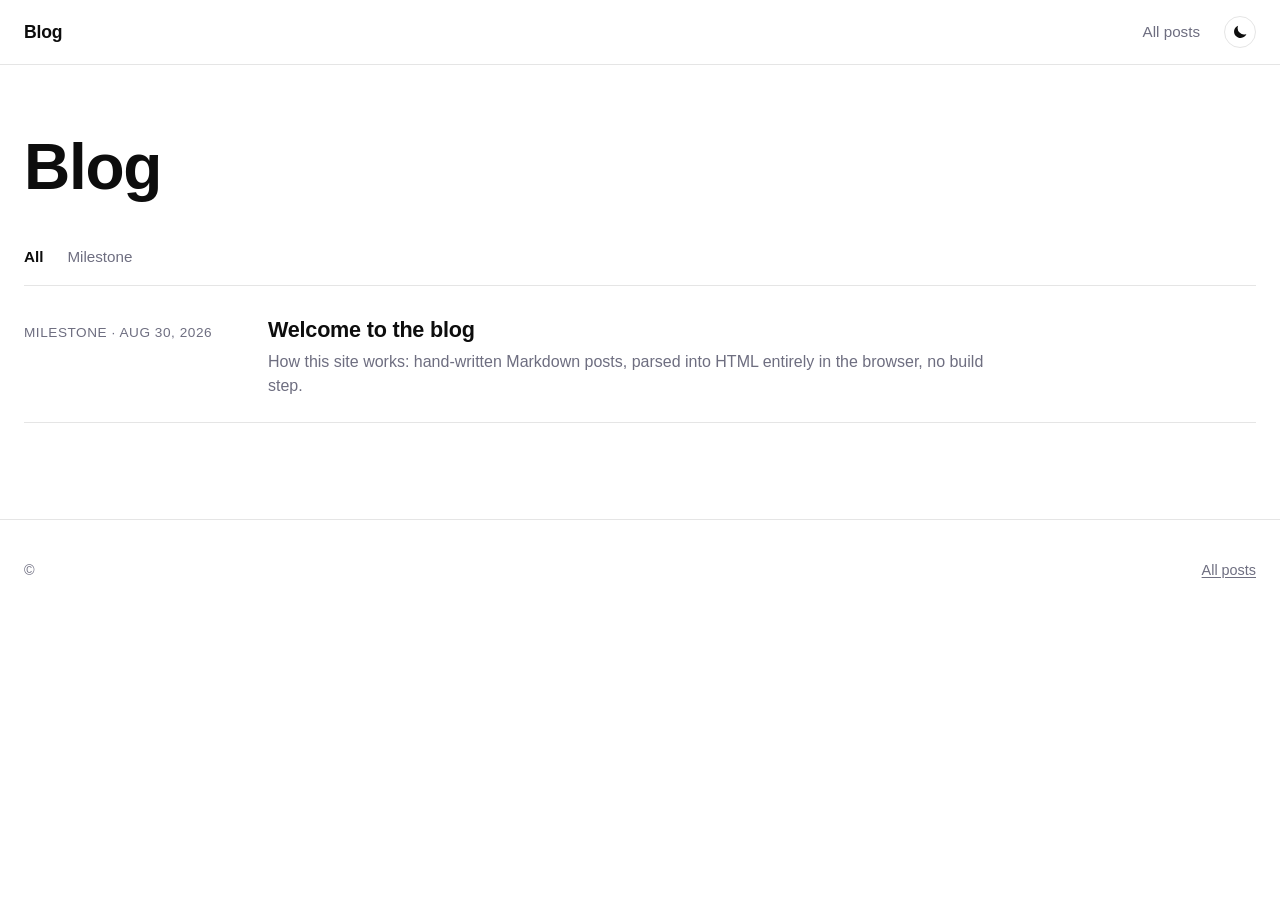
==== index.html @ 050c61ed "Explain the file:// fetch() limitation instead of failing silently Opening a page straight from disk" ====
<!doctype html>
<html lang="en">
<head>
  <meta charset="UTF-8">
  <meta name="viewport" content="width=device-width, initial-scale=1">
  <script src="js/theme-init.js"></script>
  <title>Blog</title>
  <meta name="description" content="Notes and writing, published as hand-written Markdown.">
  <link rel="canonical" href="https://apbeers.github.io/blog/">

  <meta property="og:type" content="website">
  <meta property="og:title" content="Blog">
  <meta property="og:description" content="Notes and writing, published as hand-written Markdown.">
  <meta property="og:url" content="https://apbeers.github.io/blog/">
  <meta name="twitter:card" content="summary">

  <link rel="stylesheet" href="css/variables.css">
  <link rel="stylesheet" href="css/reset.css">
  <link rel="stylesheet" href="css/typography.css">
  <link rel="stylesheet" href="css/layout.css">
  <link rel="stylesheet" href="css/components.css">
</head>
<body data-root="">
  <div data-include="header"></div>

  <main class="container">
    <section class="page-hero">
      <h1 class="page-title">Blog</h1>
    </section>

    <div id="filter-tabs" class="filter-tabs" role="tablist" aria-label="Filter posts by category"></div>
    <div id="post-list" class="post-list"></div>
  </main>

  <div data-include="footer"></div>

  <script src="js/dev-server-notice.js"></script>
  <script src="js/include-partials.js"></script>
  <script src="js/theme-toggle.js"></script>
  <script src="js/posts-index.js"></script>
</body>
</html>
---- css/variables.css ----
/* Design tokens shared by every page. Change values here, not in component files. */
:root {
  color-scheme: light dark;

  /* Color */
  --color-bg: #ffffff;
  --color-text: #0d0d0d;
  --color-text-muted: #6e6e80;
  --color-border: #e5e5e5;
  --color-border-strong: #d4d4d4;
  --color-accent: #0d0d0d;
  --color-pill-bg: #f2f2f2;
  --color-pill-text: #4b4b55;
  --color-pill-bg-active: #0d0d0d;
  --color-pill-text-active: #ffffff;
  --color-link: #0d0d0d;
  --color-code-bg: #f5f5f7;
  --color-quote-border: #d4d4d4;

  /* Type */
  --font-sans: -apple-system, BlinkMacSystemFont, "Segoe UI", Roboto, Helvetica, Arial,
    sans-serif, "Apple Color Emoji", "Segoe UI Emoji";
  --font-mono: ui-monospace, SFMono-Regular, "SF Mono", Menlo, Consolas, monospace;

  /* Layout */
  --page-max-width: 1400px;
  --prose-max-width: 720px;
  --gutter: 24px;

  /* Spacing scale */
  --space-1: 4px;
  --space-2: 8px;
  --space-3: 16px;
  --space-4: 24px;
  --space-5: 40px;
  --space-6: 64px;
  --space-7: 96px;

  /* Breakpoints (referenced in comments; media queries hardcode px per CSS spec limitations) */
  --bp-tablet: 640px;
  --bp-desktop: 1024px;
  --bp-ultrawide: 1600px;
}

/*
 * Dark mode. Two ways a page ends up dark:
 *  1. No explicit user choice yet, and the OS/browser prefers dark
 *     (prefers-color-scheme) -- handled by the media query below.
 *  2. An explicit choice was made via the header toggle, stored in a
 *     "theme" cookie, and applied as data-theme on <html> by
 *     js/theme-init.js before first paint.
 * data-theme="light"/"dark" always wins over the system preference.
 */
@media (prefers-color-scheme: dark) {
  :root:not([data-theme="light"]) {
    color-scheme: dark;
    --color-bg: #0d0d0e;
    --color-text: #f2f2f3;
    --color-text-muted: #9a9aa5;
    --color-border: #2a2a2e;
    --color-border-strong: #3a3a3f;
    --color-accent: #f2f2f3;
    --color-pill-bg: #232326;
    --color-pill-text: #c6c6d0;
    --color-pill-bg-active: #f2f2f3;
    --color-pill-text-active: #0d0d0e;
    --color-link: #f2f2f3;
    --color-code-bg: #1c1c1f;
    --color-quote-border: #3a3a3f;
  }
}

:root[data-theme="light"] {
  color-scheme: light;
}

:root[data-theme="dark"] {
  color-scheme: dark;
  --color-bg: #0d0d0e;
  --color-text: #f2f2f3;
  --color-text-muted: #9a9aa5;
  --color-border: #2a2a2e;
  --color-border-strong: #3a3a3f;
  --color-accent: #f2f2f3;
  --color-pill-bg: #232326;
  --color-pill-text: #c6c6d0;
  --color-pill-bg-active: #f2f2f3;
  --color-pill-text-active: #0d0d0e;
  --color-link: #f2f2f3;
  --color-code-bg: #1c1c1f;
  --color-quote-border: #3a3a3f;
}
---- css/typography.css ----
/* Base typography, plus rules for markdown-rendered article prose (.prose). */
body {
  font-family: var(--font-sans);
  color: var(--color-text);
  background: var(--color-bg);
  font-size: 17px;
  line-height: 1.5;
  -webkit-font-smoothing: antialiased;
  transition: background-color 0.15s ease, color 0.15s ease;
}

@media (prefers-reduced-motion: reduce) {
  body {
    transition: none;
  }
}

h1,
h2,
h3,
h4 {
  font-weight: 600;
  letter-spacing: -0.01em;
  line-height: 1.2;
}

.page-title {
  font-size: clamp(2.5rem, 5vw, 4rem);
  font-weight: 600;
  letter-spacing: -0.02em;
}

/* Prose — the rendered body of a post */
.prose {
  font-size: 1.05rem;
  line-height: 1.75;
  color: var(--color-text);
}

.prose > * + * {
  margin-top: var(--space-4);
}

.prose h2 {
  font-size: 1.6rem;
  margin-top: var(--space-6);
}

.prose h3 {
  font-size: 1.3rem;
  margin-top: var(--space-5);
}

.prose h2 + *,
.prose h3 + * {
  margin-top: var(--space-3);
}

.prose p {
  color: var(--color-text);
}

.prose a {
  text-decoration: underline;
  text-underline-offset: 2px;
}

.prose a:hover {
  color: var(--color-text-muted);
}

.prose strong {
  font-weight: 600;
}

.prose em {
  font-style: italic;
}

.prose ul,
.prose ol {
  padding-left: 1.4em;
}

.prose ul {
  list-style: disc;
}

.prose ol {
  list-style: decimal;
}

.prose li + li {
  margin-top: var(--space-2);
}

.prose blockquote {
  border-left: 3px solid var(--color-quote-border);
  padding-left: var(--space-4);
  color: var(--color-text-muted);
  font-style: italic;
}

.prose code {
  font-family: var(--font-mono);
  background: var(--color-code-bg);
  padding: 0.15em 0.4em;
  border-radius: 4px;
  font-size: 0.9em;
}

.prose pre {
  background: var(--color-code-bg);
  padding: var(--space-4);
  border-radius: 8px;
  overflow-x: auto;
}

.prose pre code {
  background: none;
  padding: 0;
  font-size: 0.9em;
}

.prose hr {
  border: none;
  border-top: 1px solid var(--color-border);
}

.prose img {
  border-radius: 8px;
}

.prose figcaption {
  font-size: 0.85rem;
  color: var(--color-text-muted);
  margin-top: var(--space-2);
}
---- css/layout.css ----
/* Page shell: header, footer, containers, responsive grid rules. */

.container {
  width: 100%;
  max-width: var(--page-max-width);
  margin-inline: auto;
  padding-inline: var(--gutter);
}

/* Site header */
.site-header {
  border-bottom: 1px solid var(--color-border);
}

.site-header__inner {
  max-width: var(--page-max-width);
  margin-inline: auto;
  padding: var(--space-3) var(--gutter);
  display: flex;
  align-items: center;
  justify-content: space-between;
  gap: var(--space-4);
}

.site-header__brand {
  font-weight: 600;
  font-size: 1.1rem;
  letter-spacing: -0.01em;
}

.site-header__right {
  display: flex;
  align-items: center;
  gap: var(--space-4);
}

.site-header__nav {
  display: flex;
  gap: var(--space-4);
}

.site-header__nav a {
  font-size: 0.95rem;
  color: var(--color-text-muted);
}

.site-header__nav a:hover {
  color: var(--color-text);
}

/* Site footer */
.site-footer {
  border-top: 1px solid var(--color-border);
  margin-top: var(--space-7);
}

.site-footer__inner {
  max-width: var(--page-max-width);
  margin-inline: auto;
  padding: var(--space-5) var(--gutter);
  display: flex;
  flex-wrap: wrap;
  gap: var(--space-3);
  justify-content: space-between;
  color: var(--color-text-muted);
  font-size: 0.9rem;
}

.site-footer a {
  color: var(--color-text-muted);
  text-decoration: underline;
  text-underline-offset: 2px;
}

/* Page hero (index + post header area) */
.page-hero {
  padding-top: var(--space-6);
  padding-bottom: var(--space-5);
}

/* Two-column article layout: TOC sidebar + prose */
.article-layout {
  display: grid;
  grid-template-columns: 1fr;
  gap: var(--space-5);
  padding-top: var(--space-5);
  padding-bottom: var(--space-7);
}

.article-toc {
  display: none;
}

.article-main {
  max-width: var(--prose-max-width);
  width: 100%;
  margin-inline: auto;
}

@media (min-width: 1024px) {
  .article-layout {
    grid-template-columns: 260px minmax(0, 1fr);
    align-items: start;
  }

  .article-toc {
    display: block;
    position: sticky;
    top: var(--space-5);
  }

  .article-main {
    margin-inline: 0;
  }
}

/* Ultrawide: keep prose from stretching, but let the TOC column breathe */
@media (min-width: 1600px) {
  .article-layout {
    grid-template-columns: 1fr minmax(0, var(--prose-max-width)) 1fr;
  }

  .article-toc {
    justify-self: end;
    width: 260px;
  }

  .article-main {
    grid-column: 2;
  }
}

@media (max-width: 639px) {
  .page-hero {
    padding-top: var(--space-5);
  }
}
---- css/components.css ----
/* Reusable UI pieces: filter tabs, post list rows, pills, byline, TOC. */

/* Category filter tabs (homepage) */
.filter-tabs {
  display: flex;
  flex-wrap: wrap;
  gap: var(--space-4);
  border-bottom: 1px solid var(--color-border);
  padding-bottom: var(--space-3);
  margin-bottom: var(--space-2);
}

.filter-tabs button {
  background: none;
  border: none;
  padding: 0;
  font-size: 0.95rem;
  color: var(--color-text-muted);
  cursor: pointer;
}

.filter-tabs button.is-active {
  color: var(--color-text);
  font-weight: 600;
}

.filter-tabs button:hover {
  color: var(--color-text);
}

/* Post list (homepage) */
.post-list {
  display: block;
}

.post-row {
  display: grid;
  grid-template-columns: 1fr;
  gap: var(--space-1);
  padding: var(--space-4) 0;
  border-bottom: 1px solid var(--color-border);
}

.post-row:first-child {
  padding-top: var(--space-3);
}

.post-row a {
  display: block;
}

.post-row__meta {
  color: var(--color-text-muted);
  font-size: 0.85rem;
  text-transform: uppercase;
  letter-spacing: 0.04em;
}

.post-row__title {
  font-size: 1.35rem;
  font-weight: 600;
  letter-spacing: -0.01em;
  margin-top: var(--space-1);
}

.post-row__summary {
  color: var(--color-text-muted);
  font-size: 1rem;
  margin-top: var(--space-1);
  max-width: 720px;
}

.post-row__empty {
  color: var(--color-text-muted);
  padding: var(--space-5) 0;
}

@media (min-width: 1024px) {
  .post-row {
    grid-template-columns: 220px minmax(0, 1fr);
    gap: var(--space-4);
    align-items: baseline;
  }

  .post-row__meta {
    padding-top: 0.3em;
  }
}

/* file:// dev-mode warning banner, see js/dev-server-notice.js */
.dev-notice {
  background: #fff3cd;
  color: #664d03;
  font-size: 0.85rem;
  line-height: 1.5;
  text-align: center;
  padding: var(--space-2) var(--space-4);
  border-bottom: 1px solid #ffe69c;
}

.dev-notice code {
  font-family: var(--font-mono);
  background: rgba(0, 0, 0, 0.08);
  padding: 0.1em 0.4em;
  border-radius: 4px;
  font-size: 0.9em;
}

/* Dark mode toggle button (in the header) */
.theme-toggle {
  display: inline-flex;
  align-items: center;
  justify-content: center;
  width: 32px;
  height: 32px;
  border: 1px solid var(--color-border);
  border-radius: 999px;
  background: none;
  color: var(--color-text);
  cursor: pointer;
}

.theme-toggle:hover {
  border-color: var(--color-border-strong);
}

.theme-toggle__icon {
  display: block;
}

.theme-toggle__icon--sun {
  display: none;
}

/* Explicit dark, or system dark with no explicit light override: show sun
   (meaning "switch to light"), matches the cascade in css/variables.css. */
:root[data-theme="dark"] .theme-toggle__icon--moon {
  display: none;
}

:root[data-theme="dark"] .theme-toggle__icon--sun {
  display: block;
}

@media (prefers-color-scheme: dark) {
  :root:not([data-theme="light"]) .theme-toggle__icon--moon {
    display: none;
  }

  :root:not([data-theme="light"]) .theme-toggle__icon--sun {
    display: block;
  }
}

/* Category pill */
.pill {
  display: inline-flex;
  align-items: center;
  padding: var(--space-1) var(--space-2);
  border-radius: 999px;
  background: var(--color-pill-bg);
  color: var(--color-pill-text);
  font-size: 0.8rem;
  font-weight: 500;
  text-transform: uppercase;
  letter-spacing: 0.03em;
}

/* Byline on article pages */
.byline {
  display: flex;
  flex-wrap: wrap;
  align-items: center;
  gap: var(--space-3);
  color: var(--color-text-muted);
  font-size: 0.95rem;
  margin-top: var(--space-3);
}

.byline__author a {
  text-decoration: underline;
  text-underline-offset: 2px;
}

/* Table of contents */
.toc__title {
  font-size: 0.8rem;
  text-transform: uppercase;
  letter-spacing: 0.05em;
  color: var(--color-text-muted);
  margin-bottom: var(--space-2);
}

.toc__list {
  border-left: 1px solid var(--color-border);
}

.toc__list a {
  display: block;
  padding: var(--space-1) 0 var(--space-1) var(--space-3);
  font-size: 0.9rem;
  color: var(--color-text-muted);
  border-left: 2px solid transparent;
  margin-left: -1px;
}

.toc__list a:hover {
  color: var(--color-text);
}

.toc__list .is-sub {
  padding-left: var(--space-4);
}

/* Buttons / links */
.button-link {
  display: inline-block;
  font-size: 0.95rem;
  color: var(--color-text-muted);
  text-decoration: underline;
  text-underline-offset: 2px;
}

.button-link:hover {
  color: var(--color-text);
}

/* Loading / error states rendered by JS before content arrives */
.state-message {
  color: var(--color-text-muted);
  padding: var(--space-5) 0;
}
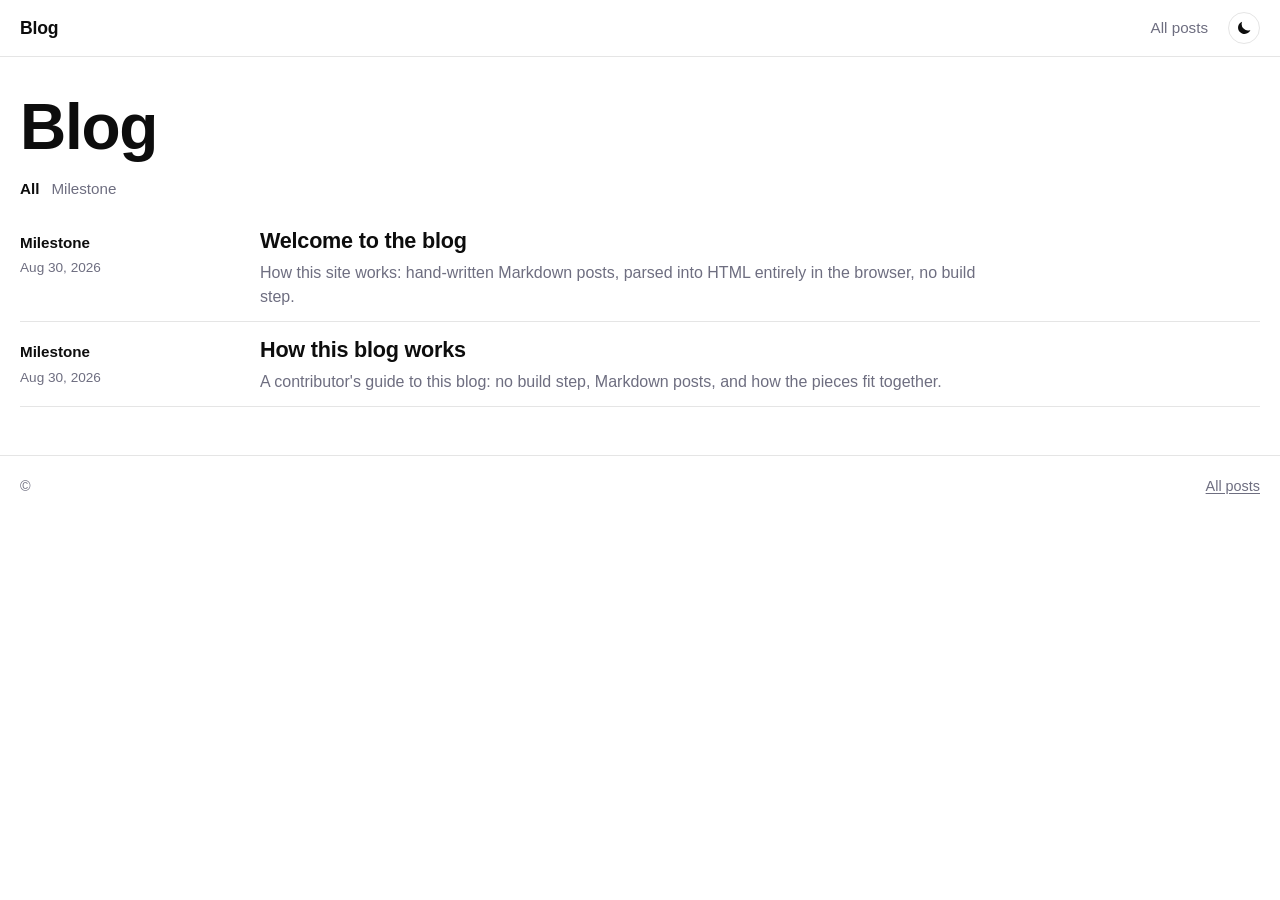
==== commit 3a088bd7: "Make the site header sticky, add mobile TOC bar with active-section label The header now stays pinne" ====
--- a/index.html
+++ b/index.html
@@ -36,6 +36,7 @@
 
   <script src="js/dev-server-notice.js"></script>
   <script src="js/include-partials.js"></script>
+  <script src="js/sticky-header.js"></script>
   <script src="js/theme-toggle.js"></script>
   <script src="js/posts-index.js"></script>
 </body>
--- a/css/variables.css
+++ b/css/variables.css
@@ -25,16 +25,19 @@
   /* Layout */
   --page-max-width: 1400px;
   --prose-max-width: 720px;
-  --gutter: 24px;
+  --gutter: 20px;
+  /* Measured from the actual header at runtime by js/sticky-header.js; this
+     is just the pre-measurement fallback so nothing jumps on first paint. */
+  --header-height: 57px;
 
   /* Spacing scale */
   --space-1: 4px;
   --space-2: 8px;
-  --space-3: 16px;
-  --space-4: 24px;
-  --space-5: 40px;
-  --space-6: 64px;
-  --space-7: 96px;
+  --space-3: 12px;
+  --space-4: 20px;
+  --space-5: 32px;
+  --space-6: 48px;
+  --space-7: 72px;
 
   /* Breakpoints (referenced in comments; media queries hardcode px per CSS spec limitations) */
   --bp-tablet: 640px;
--- a/css/typography.css
+++ b/css/typography.css
@@ -33,27 +33,27 @@
 /* Prose — the rendered body of a post */
 .prose {
   font-size: 1.05rem;
-  line-height: 1.75;
+  line-height: 1.65;
   color: var(--color-text);
 }
 
 .prose > * + * {
-  margin-top: var(--space-4);
+  margin-top: var(--space-3);
 }
 
 .prose h2 {
   font-size: 1.6rem;
-  margin-top: var(--space-6);
+  margin-top: var(--space-5);
 }
 
 .prose h3 {
   font-size: 1.3rem;
-  margin-top: var(--space-5);
+  margin-top: var(--space-4);
 }
 
 .prose h2 + *,
 .prose h3 + * {
-  margin-top: var(--space-3);
+  margin-top: var(--space-2);
 }
 
 .prose p {
--- a/css/layout.css
+++ b/css/layout.css
@@ -9,6 +9,10 @@
 
 /* Site header */
 .site-header {
+  position: sticky;
+  top: 0;
+  z-index: 60;
+  background: var(--color-bg);
   border-bottom: 1px solid var(--color-border);
 }
 
@@ -51,13 +55,13 @@
 /* Site footer */
 .site-footer {
   border-top: 1px solid var(--color-border);
-  margin-top: var(--space-7);
+  margin-top: var(--space-6);
 }
 
 .site-footer__inner {
   max-width: var(--page-max-width);
   margin-inline: auto;
-  padding: var(--space-5) var(--gutter);
+  padding: var(--space-4) var(--gutter);
   display: flex;
   flex-wrap: wrap;
   gap: var(--space-3);
@@ -74,17 +78,17 @@
 
 /* Page hero (index + post header area) */
 .page-hero {
-  padding-top: var(--space-6);
-  padding-bottom: var(--space-5);
+  padding-top: var(--space-5);
+  padding-bottom: var(--space-3);
 }
 
 /* Two-column article layout: TOC sidebar + prose */
 .article-layout {
   display: grid;
   grid-template-columns: 1fr;
-  gap: var(--space-5);
+  gap: var(--space-4);
   padding-top: var(--space-5);
-  padding-bottom: var(--space-7);
+  padding-bottom: var(--space-6);
 }
 
 .article-toc {
--- a/css/components.css
+++ b/css/components.css
@@ -4,10 +4,9 @@
 .filter-tabs {
   display: flex;
   flex-wrap: wrap;
-  gap: var(--space-4);
-  border-bottom: 1px solid var(--color-border);
-  padding-bottom: var(--space-3);
-  margin-bottom: var(--space-2);
+  gap: var(--space-3);
+  padding-bottom: var(--space-2);
+  margin-bottom: var(--space-1);
 }
 
 .filter-tabs button {
@@ -37,12 +36,17 @@
   display: grid;
   grid-template-columns: 1fr;
   gap: var(--space-1);
-  padding: var(--space-4) 0;
+  padding: var(--space-3) 0;
   border-bottom: 1px solid var(--color-border);
+  transition: border-color 0.15s ease;
+}
+
+.post-row:hover {
+  border-bottom-color: var(--color-border-strong);
 }
 
 .post-row:first-child {
-  padding-top: var(--space-3);
+  padding-top: var(--space-2);
 }
 
 .post-row a {
@@ -50,10 +54,20 @@
 }
 
 .post-row__meta {
+  display: flex;
+  flex-direction: column;
+  gap: var(--space-1);
+}
+
+.post-row__category {
+  font-weight: 600;
+  color: var(--color-text);
+  font-size: 0.95rem;
+}
+
+.post-row__date {
   color: var(--color-text-muted);
   font-size: 0.85rem;
-  text-transform: uppercase;
-  letter-spacing: 0.04em;
 }
 
 .post-row__title {
@@ -208,8 +222,66 @@
   color: var(--color-text);
 }
 
+.toc__list a.is-active {
+  color: var(--color-text);
+  font-weight: 600;
+  border-left-color: var(--color-text);
+}
+
 .toc__list .is-sub {
   padding-left: var(--space-4);
+}
+
+/* Mobile table-of-contents bar (sticky under the header, post pages only) */
+.mobile-toc {
+  position: sticky;
+  top: var(--header-height);
+  z-index: 55;
+  background: var(--color-bg);
+  border-bottom: 1px solid var(--color-border);
+}
+
+.mobile-toc__toggle {
+  display: flex;
+  align-items: center;
+  justify-content: space-between;
+  gap: var(--space-3);
+  width: 100%;
+  max-width: var(--page-max-width);
+  margin-inline: auto;
+  padding: var(--space-3) var(--gutter);
+  background: none;
+  border: none;
+  font-size: 0.9rem;
+  color: var(--color-text-muted);
+  cursor: pointer;
+  text-align: left;
+}
+
+.mobile-toc__chevron {
+  flex-shrink: 0;
+  transition: transform 0.15s ease;
+}
+
+.mobile-toc.is-open .mobile-toc__chevron {
+  transform: rotate(180deg);
+}
+
+.mobile-toc__list {
+  display: none;
+  max-width: var(--page-max-width);
+  margin-inline: auto;
+  padding: 0 var(--gutter) var(--space-3);
+}
+
+.mobile-toc.is-open .mobile-toc__list {
+  display: block;
+}
+
+@media (min-width: 1024px) {
+  .mobile-toc {
+    display: none;
+  }
 }
 
 /* Buttons / links */
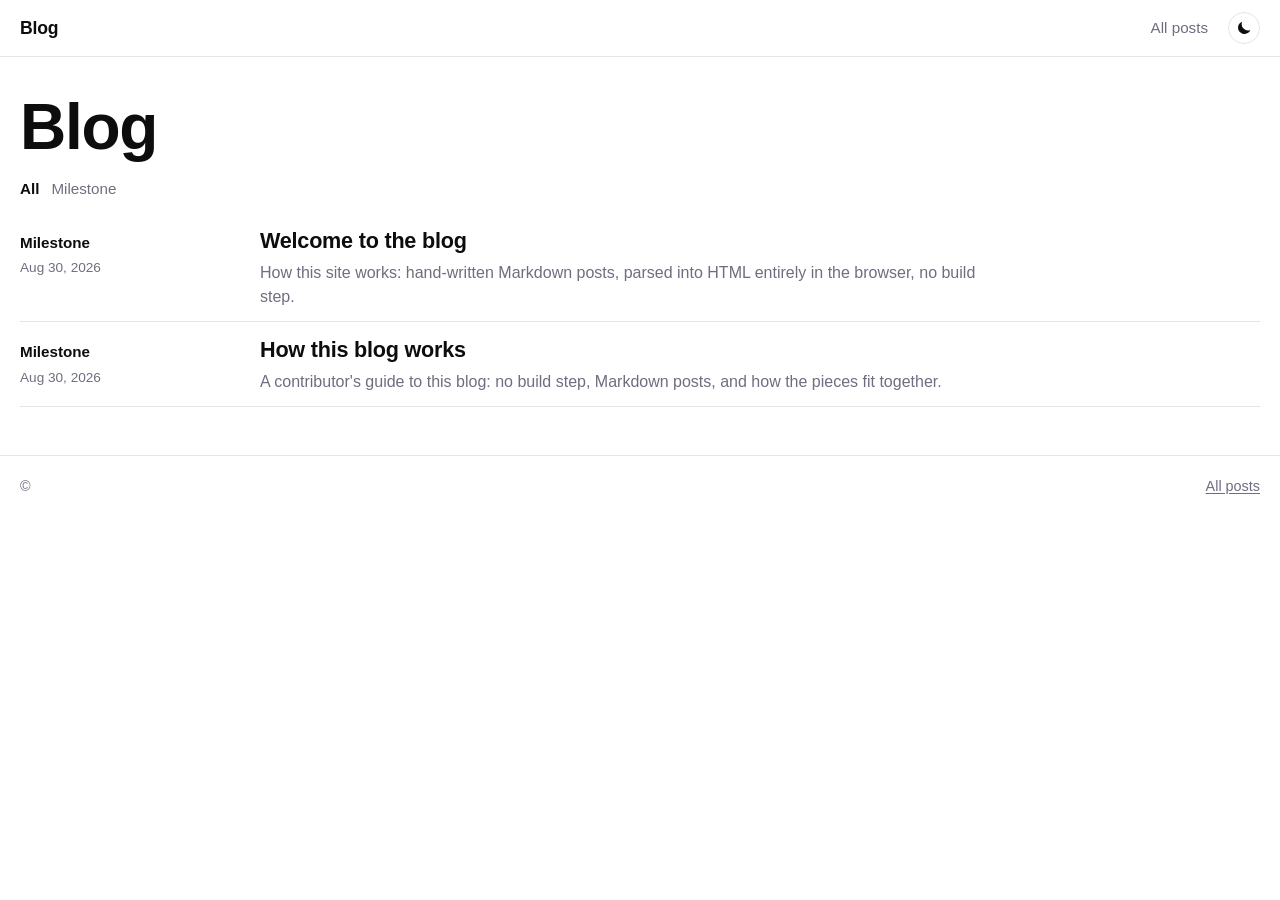
==== commit d2f40416: "Fix posts loading: add missing markdown.js script to index.html Posts were failing to load because p" ====
--- a/index.html
+++ b/index.html
@@ -36,6 +36,7 @@
 
   <script src="js/dev-server-notice.js"></script>
   <script src="js/include-partials.js"></script>
+  <script src="js/markdown.js"></script>
   <script src="js/sticky-header.js"></script>
   <script src="js/theme-toggle.js"></script>
   <script src="js/posts-index.js"></script>
--- a/css/layout.css
+++ b/css/layout.css
@@ -103,14 +103,19 @@
 
 @media (min-width: 1024px) {
   .article-layout {
-    grid-template-columns: 260px minmax(0, 1fr);
+    grid-template-columns: minmax(0, 1fr);
     align-items: start;
+    padding-left: 280px;
   }
 
   .article-toc {
     display: block;
-    position: sticky;
-    top: var(--space-5);
+    position: fixed;
+    top: calc(var(--header-height) + var(--space-5));
+    left: var(--gutter);
+    width: 260px;
+    max-height: calc(100vh - var(--header-height) - var(--space-5));
+    overflow-y: auto;
   }
 
   .article-main {
@@ -121,16 +126,16 @@
 /* Ultrawide: keep prose from stretching, but let the TOC column breathe */
 @media (min-width: 1600px) {
   .article-layout {
-    grid-template-columns: 1fr minmax(0, var(--prose-max-width)) 1fr;
+    grid-template-columns: minmax(0, var(--prose-max-width));
   }
 
   .article-toc {
-    justify-self: end;
-    width: 260px;
+    left: auto;
+    right: var(--gutter);
   }
 
   .article-main {
-    grid-column: 2;
+    grid-column: 1;
   }
 }
 
--- a/css/components.css
+++ b/css/components.css
@@ -103,18 +103,18 @@
 
 /* file:// dev-mode warning banner, see js/dev-server-notice.js */
 .dev-notice {
-  background: #fff3cd;
-  color: #664d03;
+  background: var(--color-pill-bg);
+  color: var(--color-text-muted);
   font-size: 0.85rem;
   line-height: 1.5;
   text-align: center;
   padding: var(--space-2) var(--space-4);
-  border-bottom: 1px solid #ffe69c;
+  border-bottom: 1px solid var(--color-border);
 }
 
 .dev-notice code {
   font-family: var(--font-mono);
-  background: rgba(0, 0, 0, 0.08);
+  background: var(--color-code-bg);
   padding: 0.1em 0.4em;
   border-radius: 4px;
   font-size: 0.9em;
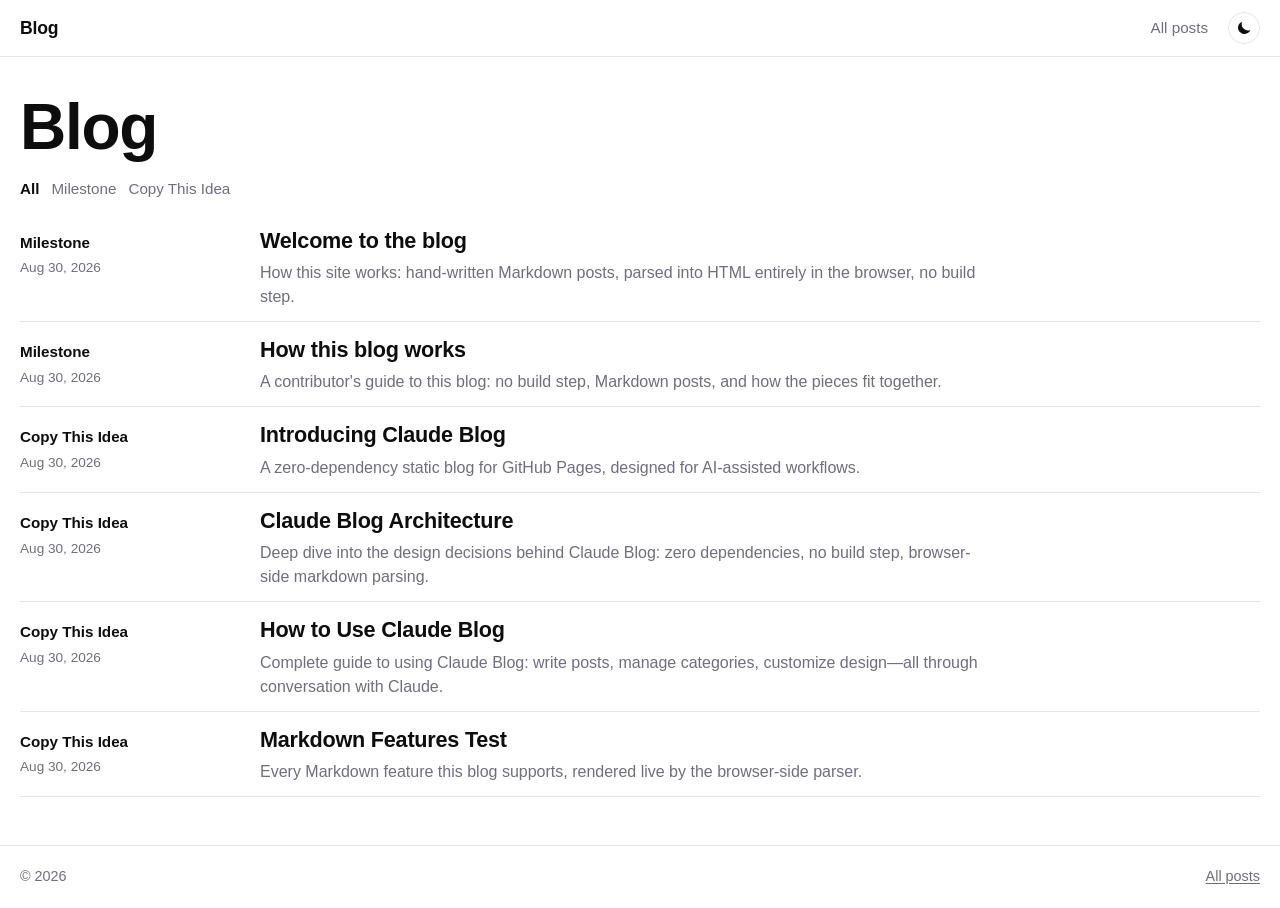
==== commit 2be48623: "Fix the footer year, share small helpers, drop dead path-rewriting Three things that all touch the p" ====
--- a/index.html
+++ b/index.html
@@ -14,13 +14,16 @@
   <meta property="og:url" content="https://apbeers.github.io/blog/">
   <meta name="twitter:card" content="summary">
 
+  <!-- Keep this stylesheet list in sync with post.html, which repeats it
+       (plus post.css). Two files, no build step: inlining them from JS
+       instead would flash unstyled content on every load. -->
   <link rel="stylesheet" href="css/variables.css">
   <link rel="stylesheet" href="css/reset.css">
   <link rel="stylesheet" href="css/typography.css">
   <link rel="stylesheet" href="css/layout.css">
   <link rel="stylesheet" href="css/components.css">
 </head>
-<body data-root="">
+<body>
   <div data-include="header"></div>
 
   <main class="container">
@@ -36,7 +39,7 @@
 
   <script src="js/dev-server-notice.js"></script>
   <script src="js/include-partials.js"></script>
-  <script src="js/markdown.js"></script>
+  <script src="js/util.js"></script>
   <script src="js/sticky-header.js"></script>
   <script src="js/theme-toggle.js"></script>
   <script src="js/posts-index.js"></script>
--- a/css/variables.css
+++ b/css/variables.css
@@ -16,6 +16,17 @@
   --color-link: #0d0d0d;
   --color-code-bg: #f5f5f7;
   --color-quote-border: #d4d4d4;
+  --color-table-header-bg: #f7f7f8;
+
+  /* Admonition accents (blockquotes tagged "> note:", "> [!WARNING]", ...) */
+  --color-admonition-bg: #f7f7f8;
+  --color-note: #2563eb;
+  --color-info: #2563eb;
+  --color-tip: #059669;
+  --color-important: #7c3aed;
+  --color-warning: #b45309;
+  --color-caution: #b45309;
+  --color-danger: #dc2626;
 
   /* Type */
   --font-sans: -apple-system, BlinkMacSystemFont, "Segoe UI", Roboto, Helvetica, Arial,
@@ -70,6 +81,16 @@
     --color-link: #f2f2f3;
     --color-code-bg: #1c1c1f;
     --color-quote-border: #3a3a3f;
+    --color-table-header-bg: #1c1c1f;
+
+    --color-admonition-bg: #17171a;
+    --color-note: #60a5fa;
+    --color-info: #60a5fa;
+    --color-tip: #34d399;
+    --color-important: #a78bfa;
+    --color-warning: #fbbf24;
+    --color-caution: #fbbf24;
+    --color-danger: #f87171;
   }
 }
 
@@ -92,4 +113,14 @@
   --color-link: #f2f2f3;
   --color-code-bg: #1c1c1f;
   --color-quote-border: #3a3a3f;
+  --color-table-header-bg: #1c1c1f;
+
+  --color-admonition-bg: #17171a;
+  --color-note: #60a5fa;
+  --color-info: #60a5fa;
+  --color-tip: #34d399;
+  --color-important: #a78bfa;
+  --color-warning: #fbbf24;
+  --color-caution: #fbbf24;
+  --color-danger: #f87171;
 }
--- a/css/typography.css
+++ b/css/typography.css
@@ -136,3 +136,137 @@
   color: var(--color-text-muted);
   margin-top: var(--space-2);
 }
+
+.prose del {
+  text-decoration: line-through;
+  color: var(--color-text-muted);
+}
+
+/* Keep super/subscripts from stretching the line they sit on. */
+.prose sup,
+.prose sub {
+  font-size: 0.75em;
+  line-height: 0;
+  position: relative;
+  vertical-align: baseline;
+}
+
+.prose sup {
+  top: -0.5em;
+}
+
+.prose sub {
+  bottom: -0.25em;
+}
+
+.prose abbr {
+  text-decoration: underline dotted;
+  text-underline-offset: 3px;
+  cursor: help;
+}
+
+/* Task lists: no bullet, checkbox sits on the text baseline */
+.prose ul.task-list {
+  list-style: none;
+  padding-left: 0;
+}
+
+.prose .task-list-item input[type="checkbox"] {
+  margin-right: var(--space-1);
+  vertical-align: middle;
+  accent-color: var(--color-text);
+}
+
+/* Definition lists */
+.prose dt {
+  font-weight: 600;
+  margin-top: var(--space-3);
+}
+
+.prose dd {
+  margin-left: var(--space-4);
+  color: var(--color-text-muted);
+}
+
+/* Tables — the wrapper scrolls so a wide table never widens the page */
+.prose .table-wrap {
+  overflow-x: auto;
+}
+
+.prose table {
+  border-collapse: collapse;
+  width: 100%;
+  font-size: 0.95em;
+}
+
+.prose th,
+.prose td {
+  border: 1px solid var(--color-border);
+  padding: var(--space-2) var(--space-3);
+  text-align: left;
+}
+
+.prose th {
+  background: var(--color-table-header-bg);
+  font-weight: 600;
+}
+
+/* Admonitions — a blockquote opened with "note:", "> [!WARNING]", etc. */
+.prose .admonition {
+  background: var(--color-admonition-bg);
+  border-left: 3px solid var(--admonition-accent, var(--color-border-strong));
+  border-radius: 0 8px 8px 0;
+  padding: var(--space-3) var(--space-4);
+}
+
+.prose .admonition > * + * {
+  margin-top: var(--space-3);
+}
+
+.prose .admonition-title {
+  font-weight: 600;
+  font-size: 0.8rem;
+  text-transform: uppercase;
+  letter-spacing: 0.05em;
+  color: var(--admonition-accent, var(--color-text-muted));
+}
+
+.prose .admonition-note { --admonition-accent: var(--color-note); }
+.prose .admonition-info { --admonition-accent: var(--color-info); }
+.prose .admonition-tip { --admonition-accent: var(--color-tip); }
+.prose .admonition-important { --admonition-accent: var(--color-important); }
+.prose .admonition-warning { --admonition-accent: var(--color-warning); }
+.prose .admonition-caution { --admonition-accent: var(--color-caution); }
+.prose .admonition-danger { --admonition-accent: var(--color-danger); }
+
+/* Footnotes */
+.prose .footnote-ref a {
+  text-decoration: none;
+  padding: 0 0.1em;
+}
+
+.prose .footnotes {
+  margin-top: var(--space-6);
+  font-size: 0.9rem;
+  color: var(--color-text-muted);
+}
+
+.prose .footnotes hr {
+  margin-bottom: var(--space-4);
+}
+
+.prose .footnotes ol {
+  padding-left: 1.2em;
+}
+
+.prose .footnote-backref {
+  text-decoration: none;
+  margin-left: 0.25em;
+}
+
+/* Loose list items and admonitions hold real blocks, so they need the same
+   between-block rhythm .prose gives its own direct children. */
+.prose li > * + *,
+.prose dd > * + * {
+  margin-top: var(--space-3);
+}
--- a/css/layout.css
+++ b/css/layout.css
@@ -108,11 +108,16 @@
     padding-left: 280px;
   }
 
+  /* The TOC is fixed, so it can't inherit the centred container's position --
+     it has to be aligned to it arithmetically. Deriving the offset from
+     --page-max-width (rather than hardcoding half of it) keeps it lined up
+     with the header brand if that token is ever changed. Below the width where
+     the container starts centring, max() pins it to the plain gutter. */
   .article-toc {
     display: block;
     position: fixed;
     top: calc(var(--header-height) + var(--space-5));
-    left: var(--gutter);
+    left: max(var(--gutter), calc(50% - var(--page-max-width) / 2 + var(--gutter)));
     width: 260px;
     max-height: calc(100vh - var(--header-height) - var(--space-5));
     overflow-y: auto;
@@ -129,11 +134,6 @@
     grid-template-columns: minmax(0, var(--prose-max-width));
   }
 
-  .article-toc {
-    left: auto;
-    right: var(--gutter);
-  }
-
   .article-main {
     grid-column: 1;
   }
--- a/css/components.css
+++ b/css/components.css
@@ -197,10 +197,11 @@
 }
 
 /* Table of contents */
+/* Holds the article's own title (set by js/post-render.js), so it reads as a
+   name rather than the uppercase label slot this used to be -- the wide
+   letter-spacing that went with the caps comes off with them. */
 .toc__title {
   font-size: 0.8rem;
-  text-transform: uppercase;
-  letter-spacing: 0.05em;
   color: var(--color-text-muted);
   margin-bottom: var(--space-2);
 }
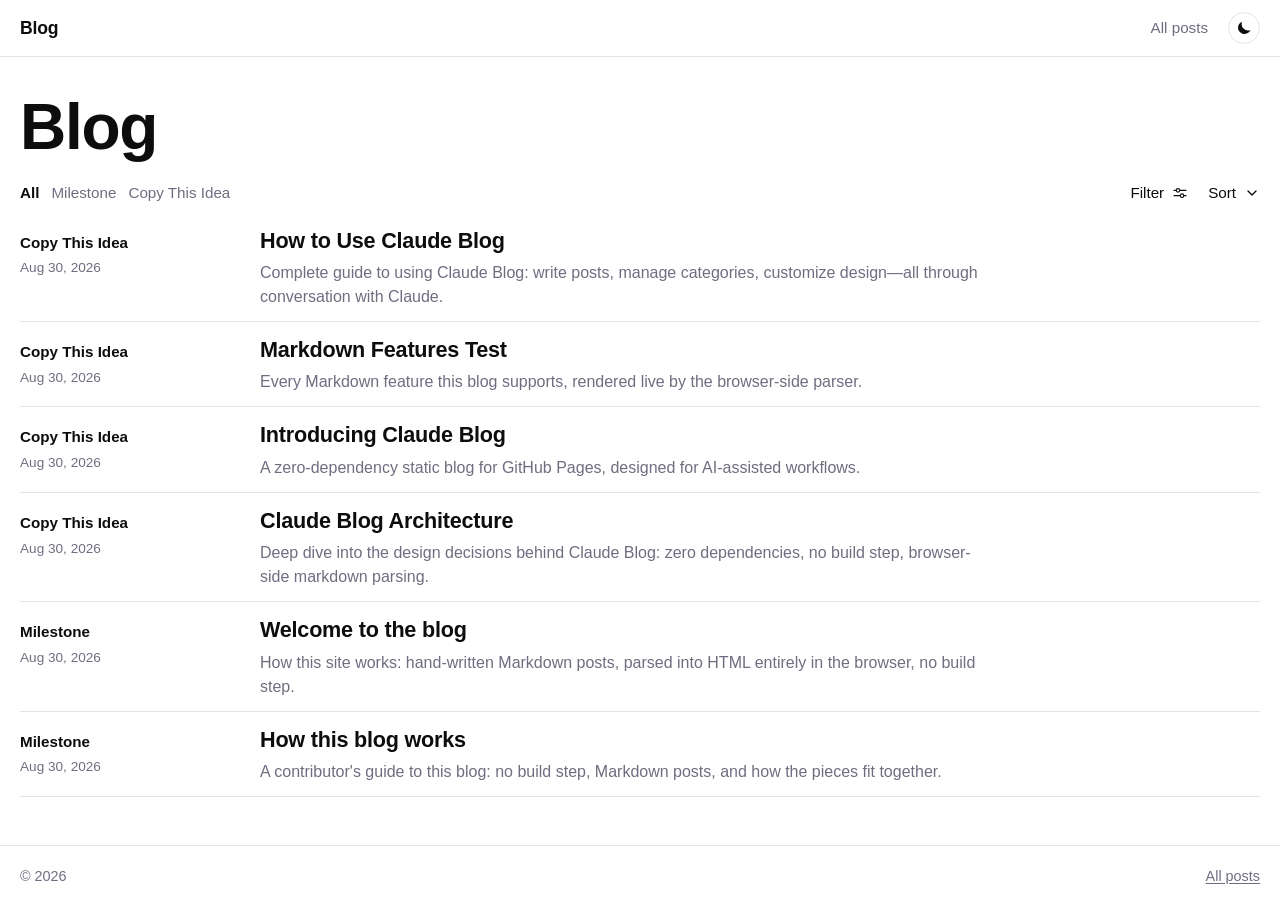
==== commit 58d5f67a: "Add Filter and Sort menus to the homepage list Right-aligned in the category tabs row: Filter opens " ====
--- a/index.html
+++ b/index.html
@@ -31,7 +31,49 @@
       <h1 class="page-title">Blog</h1>
     </section>
 
-    <div id="filter-tabs" class="filter-tabs" role="tablist" aria-label="Filter posts by category"></div>
+    <div class="list-controls">
+      <div id="filter-tabs" class="filter-tabs" role="tablist" aria-label="Filter posts by category"></div>
+
+      <!-- Filter/Sort menus. Both panels are built by js/posts-index.js: the
+           filter facets are derived from the posts that actually exist, so a
+           facet appears only once there is more than one value to choose. -->
+      <div class="list-tools">
+        <div class="list-tools__item">
+          <button id="filter-toggle" class="list-tools__button" type="button"
+                  aria-expanded="false" aria-controls="filter-panel" aria-haspopup="true">
+            <span>Filter</span>
+            <span id="filter-count" class="list-tools__count" hidden></span>
+            <svg class="list-tools__icon list-tools__icon--open" viewBox="0 0 24 24" width="16" height="16" aria-hidden="true">
+              <g fill="none" stroke="currentColor" stroke-width="1.7" stroke-linecap="round">
+                <line x1="3" y1="8" x2="21" y2="8"/>
+                <line x1="3" y1="16" x2="21" y2="16"/>
+                <circle cx="9" cy="8" r="2.6" fill="var(--color-bg)"/>
+                <circle cx="15" cy="16" r="2.6" fill="var(--color-bg)"/>
+              </g>
+            </svg>
+            <svg class="list-tools__icon list-tools__icon--close" viewBox="0 0 24 24" width="16" height="16" aria-hidden="true">
+              <g stroke="currentColor" stroke-width="1.7" stroke-linecap="round">
+                <line x1="6" y1="6" x2="18" y2="18"/><line x1="18" y1="6" x2="6" y2="18"/>
+              </g>
+            </svg>
+          </button>
+          <div id="filter-panel" class="tool-panel tool-panel--filter" hidden></div>
+        </div>
+
+        <div class="list-tools__item">
+          <button id="sort-toggle" class="list-tools__button" type="button"
+                  aria-expanded="false" aria-controls="sort-panel" aria-haspopup="true">
+            <span>Sort</span>
+            <svg class="list-tools__icon list-tools__chevron" viewBox="0 0 24 24" width="16" height="16" aria-hidden="true">
+              <path d="M6 9l6 6 6-6" fill="none" stroke="currentColor" stroke-width="2"
+                    stroke-linecap="round" stroke-linejoin="round"/>
+            </svg>
+          </button>
+          <div id="sort-panel" class="tool-panel" hidden></div>
+        </div>
+      </div>
+    </div>
+
     <div id="post-list" class="post-list"></div>
   </main>
 
--- a/css/components.css
+++ b/css/components.css
@@ -25,6 +25,220 @@
 
 .filter-tabs button:hover {
   color: var(--color-text);
+}
+
+/* Homepage controls row: category tabs on the left, Filter/Sort on the right */
+.list-controls {
+  display: flex;
+  flex-wrap: wrap;
+  align-items: center;
+  justify-content: space-between;
+  gap: var(--space-3);
+  margin-bottom: var(--space-1);
+}
+
+.list-controls .filter-tabs {
+  padding-bottom: 0;
+  margin-bottom: 0;
+}
+
+.list-tools {
+  display: flex;
+  align-items: center;
+  gap: var(--space-4);
+  margin-left: auto;
+}
+
+/* Anchors the dropdown panel to its own button */
+.list-tools__item {
+  position: relative;
+}
+
+.list-tools__button {
+  display: inline-flex;
+  align-items: center;
+  gap: var(--space-2);
+  background: none;
+  border: none;
+  padding: var(--space-1) 0;
+  font-size: 0.95rem;
+  color: var(--color-text);
+  cursor: pointer;
+}
+
+.list-tools__button:hover {
+  color: var(--color-text-muted);
+}
+
+/* While a panel is open its label recedes, matching the reference design */
+.list-tools__button[aria-expanded="true"] {
+  color: var(--color-text-muted);
+}
+
+.list-tools__icon {
+  display: block;
+  flex-shrink: 0;
+}
+
+/* Filter's icon swaps to an X while its panel is open */
+.list-tools__icon--close {
+  display: none;
+}
+
+#filter-toggle[aria-expanded="true"] .list-tools__icon--open {
+  display: none;
+}
+
+#filter-toggle[aria-expanded="true"] .list-tools__icon--close {
+  display: block;
+}
+
+.list-tools__button[aria-expanded="true"] .list-tools__chevron {
+  transform: rotate(180deg);
+}
+
+.list-tools__chevron {
+  transition: transform 0.15s ease;
+}
+
+@media (prefers-reduced-motion: reduce) {
+  .list-tools__chevron {
+    transition: none;
+  }
+}
+
+/* Count of active filters, so a filtered list is never silently filtered.
+   The [hidden] rule has to be explicit: a display declaration would otherwise
+   beat the browser default of [hidden] { display: none }. */
+.list-tools__count[hidden] {
+  display: none;
+}
+
+.list-tools__count {
+  display: inline-flex;
+  align-items: center;
+  justify-content: center;
+  min-width: 1.25em;
+  padding: 0 0.35em;
+  border-radius: 999px;
+  background: var(--color-pill-bg-active);
+  color: var(--color-pill-text-active);
+  font-size: 0.75rem;
+  font-weight: 600;
+}
+
+/* Dropdown panels */
+.tool-panel {
+  position: absolute;
+  top: calc(100% + var(--space-2));
+  right: 0;
+  z-index: 50;
+  min-width: 240px;
+  padding: var(--space-4);
+  border-radius: 12px;
+  background: var(--color-pill-bg);
+  box-shadow: 0 8px 24px rgb(0 0 0 / 0.10);
+}
+
+.tool-panel[hidden] {
+  display: none;
+}
+
+.tool-panel__option {
+  display: flex;
+  align-items: center;
+  gap: var(--space-3);
+  padding: var(--space-2) 0;
+  font-size: 1rem;
+  color: var(--color-text);
+  cursor: pointer;
+  white-space: nowrap;
+}
+
+.tool-panel__option input {
+  flex-shrink: 0;
+  width: 1.1em;
+  height: 1.1em;
+  margin: 0;
+  accent-color: var(--color-text);
+  cursor: pointer;
+}
+
+.tool-panel--filter {
+  min-width: min(520px, 78vw);
+}
+
+.tool-panel__groups {
+  display: flex;
+  gap: var(--space-6);
+}
+
+.tool-panel__group {
+  flex: 1 1 0;
+  min-width: 0;
+}
+
+.tool-panel__group-title {
+  font-size: 0.9rem;
+  color: var(--color-text-muted);
+  margin-bottom: var(--space-2);
+}
+
+/* Long facets scroll rather than growing the panel past the viewport */
+.tool-panel__list {
+  max-height: 220px;
+  overflow-y: auto;
+}
+
+.tool-panel__footer {
+  display: flex;
+  justify-content: flex-end;
+  gap: var(--space-4);
+  margin-top: var(--space-4);
+  padding-top: var(--space-3);
+  border-top: 1px solid var(--color-border);
+}
+
+.tool-panel__action {
+  background: none;
+  border: none;
+  padding: 0;
+  font-size: 1rem;
+  color: var(--color-text);
+  cursor: pointer;
+}
+
+.tool-panel__action:hover {
+  color: var(--color-text-muted);
+}
+
+.tool-panel__empty {
+  color: var(--color-text-muted);
+  font-size: 0.95rem;
+}
+
+/* On narrow screens the panels span the controls row instead of hanging off it */
+@media (max-width: 639px) {
+  .list-tools {
+    margin-left: 0;
+  }
+
+  .tool-panel {
+    right: auto;
+    left: 0;
+    min-width: 0;
+    width: max-content;
+    max-width: calc(100vw - 2 * var(--gutter));
+  }
+
+  .tool-panel--filter {
+    min-width: 0;
+  }
+
+  .tool-panel__groups {
+    flex-direction: column;
+    gap: var(--space-4);
+  }
 }
 
 /* Post list (homepage) */
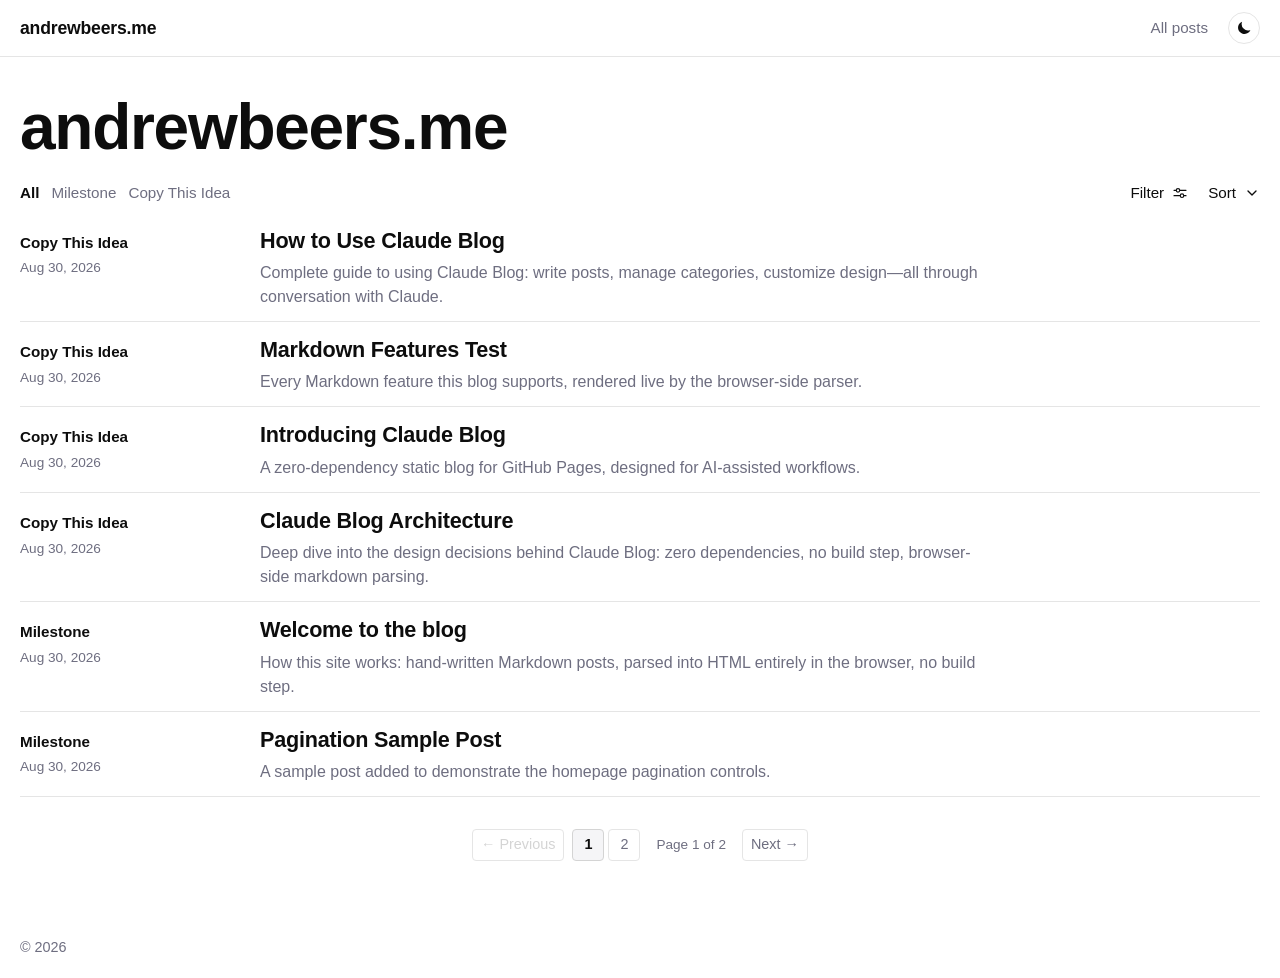
==== commit 105bc5e6: "Update site branding to andrewbeers.me" ====
--- a/index.html
+++ b/index.html
@@ -4,12 +4,12 @@
   <meta charset="UTF-8">
   <meta name="viewport" content="width=device-width, initial-scale=1">
   <script src="js/theme-init.js"></script>
-  <title>Blog</title>
+  <title>andrewbeers.me</title>
   <meta name="description" content="Notes and writing, published as hand-written Markdown.">
   <link rel="canonical" href="https://apbeers.github.io/blog/">
 
   <meta property="og:type" content="website">
-  <meta property="og:title" content="Blog">
+  <meta property="og:title" content="andrewbeers.me">
   <meta property="og:description" content="Notes and writing, published as hand-written Markdown.">
   <meta property="og:url" content="https://apbeers.github.io/blog/">
   <meta name="twitter:card" content="summary">
@@ -28,7 +28,7 @@
 
   <main class="container">
     <section class="page-hero">
-      <h1 class="page-title">Blog</h1>
+      <h1 class="page-title">andrewbeers.me</h1>
     </section>
 
     <div class="list-controls">
@@ -75,6 +75,7 @@
     </div>
 
     <div id="post-list" class="post-list"></div>
+    <nav id="pagination" class="pagination" aria-label="Post pages" hidden></nav>
   </main>
 
   <div data-include="footer"></div>
--- a/css/variables.css
+++ b/css/variables.css
@@ -50,8 +50,15 @@
   --space-6: 48px;
   --space-7: 72px;
 
-  /* Breakpoints (referenced in comments; media queries hardcode px per CSS spec limitations) */
-  --bp-tablet: 640px;
+  /* Breakpoints (documentation only; media queries must hardcode px, since CSS
+     custom properties can't be used in a media query condition).
+     --bp-tablet is where the desktop layout begins: 740px rather than the usual
+     768 so that every iPad held vertically qualifies (the iPad mini is 744 CSS
+     px wide). Queries that reveal the full-height fixed sidebar pair it with
+     (min-height: 600px), which keeps landscape phones -- wide but very short --
+     on the mobile layout. */
+  --bp-tablet: 740px;
+  --bp-tablet-min-height: 600px;
   --bp-desktop: 1024px;
   --bp-ultrawide: 1600px;
 }
--- a/css/layout.css
+++ b/css/layout.css
@@ -54,7 +54,6 @@
 
 /* Site footer */
 .site-footer {
-  border-top: 1px solid var(--color-border);
   margin-top: var(--space-6);
 }
 
@@ -101,11 +100,22 @@
   margin-inline: auto;
 }
 
-@media (min-width: 1024px) {
+/* Tablet and up gets the desktop article layout. 740px is chosen so that every
+   iPad held vertically qualifies -- the narrowest is the iPad mini at 744 CSS
+   px -- rather than the more usual 768.
+
+   The min-height guard is what keeps that safe: a phone in landscape is also
+   740px+ wide, but only ~400px tall, and a full-height fixed sidebar has
+   nowhere to go on a screen that short. Requiring 600px of height admits every
+   iPad in either orientation while leaving landscape phones on the mobile
+   layout. Keep the two conditions together wherever this breakpoint is used. */
+@media (min-width: 740px) and (min-height: 600px) {
   .article-layout {
     grid-template-columns: minmax(0, 1fr);
     align-items: start;
-    padding-left: 280px;
+    /* Narrower gutter for the sidebar here than on a full desktop, so the prose
+       column keeps a usable measure on a ~768px-wide screen. */
+    padding-left: 220px;
   }
 
   /* The TOC is fixed, so it can't inherit the centred container's position --
@@ -118,13 +128,24 @@
     position: fixed;
     top: calc(var(--header-height) + var(--space-5));
     left: max(var(--gutter), calc(50% - var(--page-max-width) / 2 + var(--gutter)));
-    width: 260px;
+    width: 190px;
     max-height: calc(100vh - var(--header-height) - var(--space-5));
     overflow-y: auto;
   }
 
   .article-main {
     margin-inline: 0;
+  }
+}
+
+/* Full desktop: room for the sidebar at its intended width */
+@media (min-width: 1024px) and (min-height: 600px) {
+  .article-layout {
+    padding-left: 280px;
+  }
+
+  .article-toc {
+    width: 260px;
   }
 }
 
--- a/css/components.css
+++ b/css/components.css
@@ -165,7 +165,9 @@
 }
 
 .tool-panel--filter {
-  min-width: min(520px, 78vw);
+  min-width: 350px;
+  width: max-content;
+  max-width: min(520px, 78vw);
 }
 
 .tool-panel__groups {
@@ -303,15 +305,80 @@
   padding: var(--space-5) 0;
 }
 
+/* Homepage pagination */
+.pagination {
+  display: flex;
+  align-items: center;
+  justify-content: center;
+  flex-wrap: wrap;
+  gap: var(--space-2);
+  padding: var(--space-5) 0 var(--space-2);
+}
+
+.pagination[hidden] {
+  display: none;
+}
+
+.pagination__pages {
+  display: flex;
+  gap: var(--space-1);
+}
+
+.pagination__button {
+  min-width: 2rem;
+  padding: var(--space-1) var(--space-2);
+  border: 1px solid var(--color-border);
+  border-radius: 4px;
+  background: none;
+  color: var(--color-text-muted);
+  font-size: 0.9rem;
+  cursor: pointer;
+}
+
+.pagination__button:hover:not(:disabled) {
+  color: var(--color-text);
+  border-color: var(--color-border-strong);
+}
+
+.pagination__button.is-current {
+  background: var(--color-code-bg);
+  border-color: var(--color-border-strong);
+  color: var(--color-text);
+  font-weight: 600;
+}
+
+.pagination__button:disabled {
+  color: var(--color-border-strong);
+  cursor: not-allowed;
+}
+
+.pagination__button--direction {
+  min-width: 0;
+}
+
+.pagination__status {
+  color: var(--color-text-muted);
+  font-size: 0.85rem;
+  margin-inline: var(--space-2);
+}
+
+/* Two-column rows from tablet up. No height guard here, unlike the article
+   sidebar: a list row is equally happy on a short landscape phone. */
+@media (min-width: 740px) {
+  .post-row {
+    grid-template-columns: 200px minmax(0, 1fr);
+    gap: var(--space-4);
+    align-items: baseline;
+  }
+
+  .post-row__meta {
+    padding-top: 0.3em;
+  }
+}
+
 @media (min-width: 1024px) {
   .post-row {
     grid-template-columns: 220px minmax(0, 1fr);
-    gap: var(--space-4);
-    align-items: baseline;
-  }
-
-  .post-row__meta {
-    padding-top: 0.3em;
   }
 }
 
@@ -493,7 +560,9 @@
   display: block;
 }
 
-@media (min-width: 1024px) {
+/* Must match the query that reveals the sidebar in layout.css, or a viewport
+   between the two would get both TOCs, or neither. */
+@media (min-width: 740px) and (min-height: 600px) {
   .mobile-toc {
     display: none;
   }
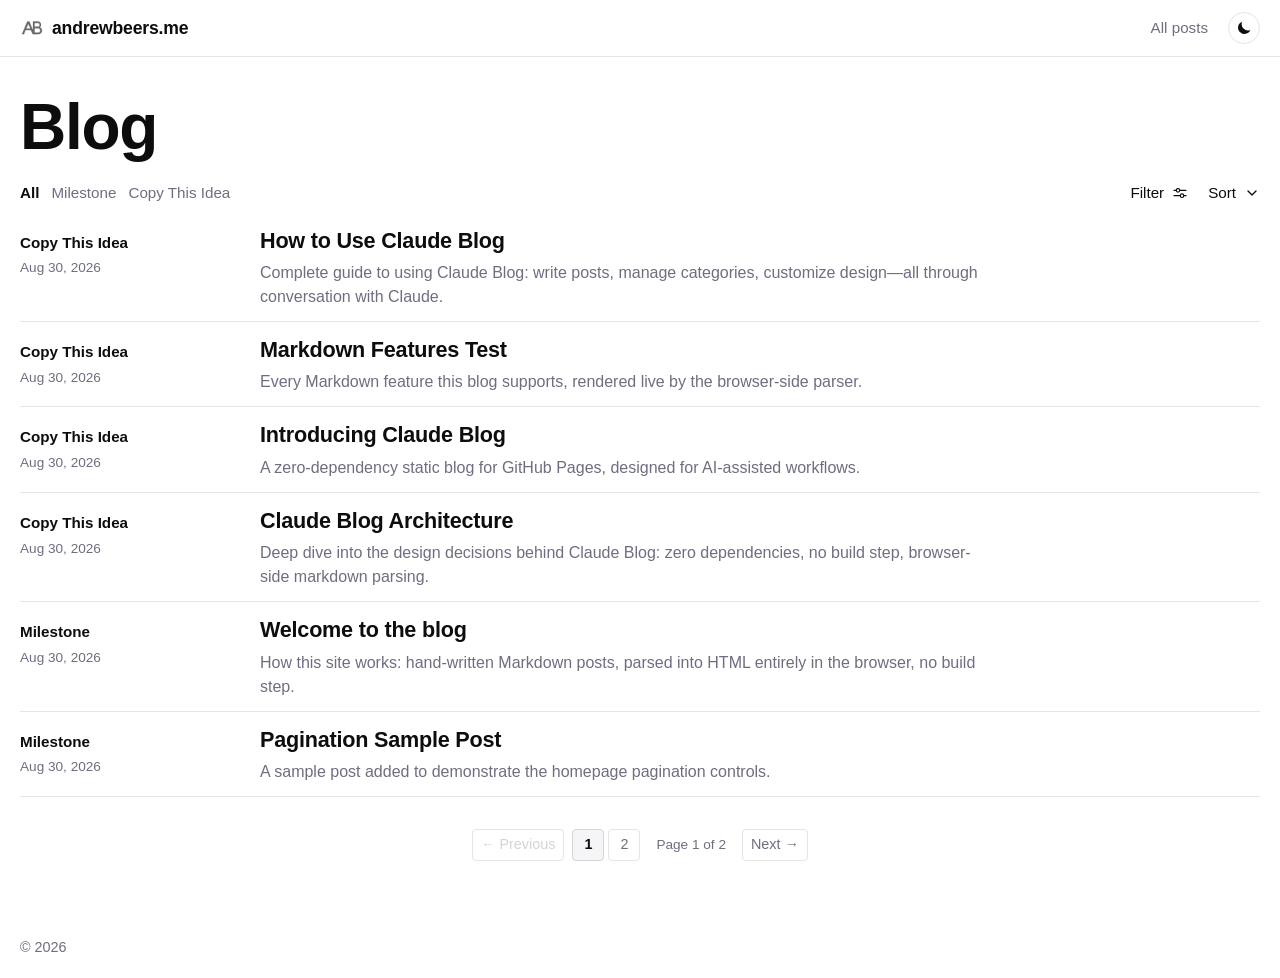
==== commit fd5dcdd8: "Add blog branding and site metadata" ====
--- a/index.html
+++ b/index.html
@@ -6,6 +6,15 @@
   <script src="js/theme-init.js"></script>
   <title>andrewbeers.me</title>
   <meta name="description" content="Notes and writing, published as hand-written Markdown.">
+  <meta name="application-name" content="andrewbeers.me">
+  <meta name="apple-mobile-web-app-title" content="andrewbeers.me">
+  <meta name="theme-color" content="#ffffff">
+  <meta name="msapplication-TileImage" content="assets/brand/icon-192.png">
+  <meta name="msapplication-TileColor" content="#ffffff">
+  <link rel="icon" href="assets/brand/favicon-32.png" sizes="32x32" type="image/png">
+  <link rel="apple-touch-icon" sizes="180x180" href="assets/brand/apple-touch-icon.png">
+  <link rel="mask-icon" href="assets/brand/ab-logo-mask.svg" color="#0d0d0d">
+  <link rel="manifest" href="site.webmanifest">
   <link rel="canonical" href="https://apbeers.github.io/blog/">
 
   <meta property="og:type" content="website">
@@ -28,7 +37,7 @@
 
   <main class="container">
     <section class="page-hero">
-      <h1 class="page-title">andrewbeers.me</h1>
+      <h1 class="page-title">Blog</h1>
     </section>
 
     <div class="list-controls">
--- a/css/layout.css
+++ b/css/layout.css
@@ -27,9 +27,20 @@
 }
 
 .site-header__brand {
+  display: inline-flex;
+  align-items: center;
+  gap: var(--space-2);
   font-weight: 600;
   font-size: 1.1rem;
   letter-spacing: -0.01em;
+}
+
+.site-header__brand img {
+  display: block;
+  width: 24px;
+  height: 24px;
+  object-fit: contain;
+  border-radius: 4px;
 }
 
 .site-header__right {
